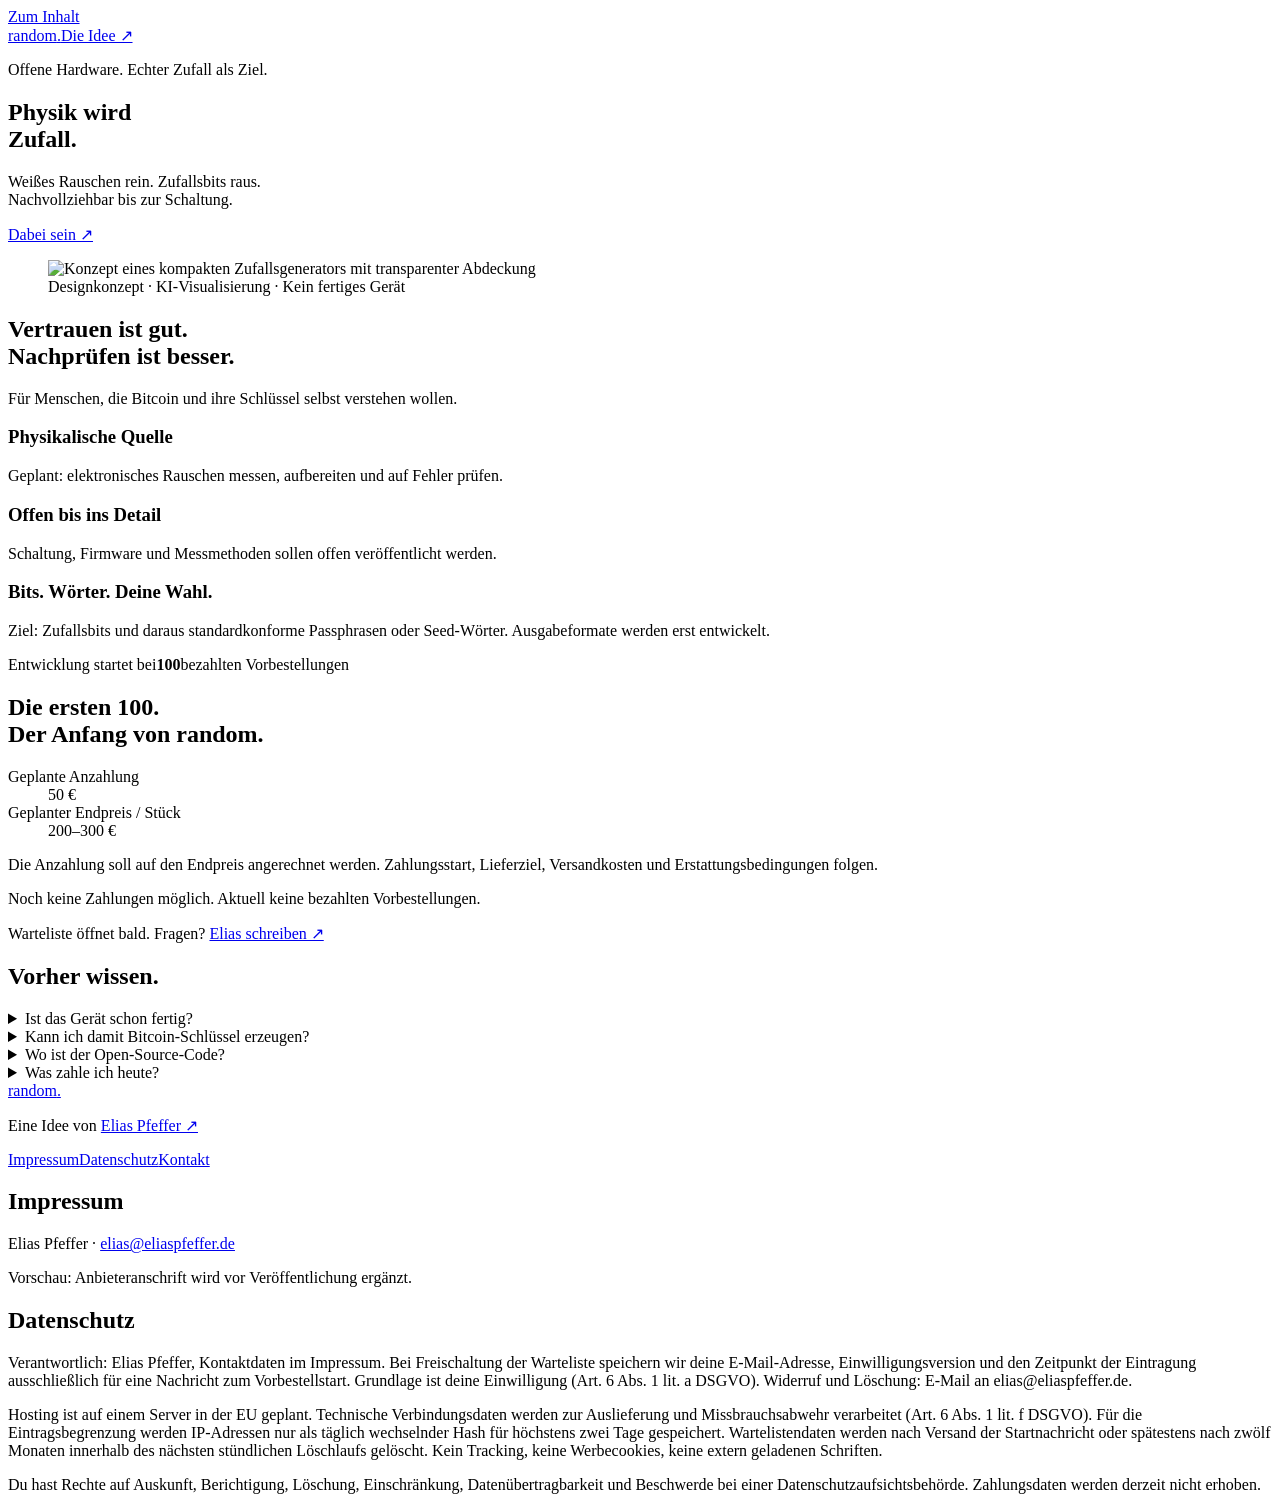
==== public/index.html @ ef643f22 "Build minimal random hardware concept page and private waitlist" ====
<!doctype html>
<html lang="de">
<head>
  <meta charset="utf-8">
  <meta name="viewport" content="width=device-width, initial-scale=1">
  <title>random. | Physik wird Zufall.</title>
  <meta name="description" content="Ein geplanter Open-Source-Zufallsgenerator aus physikalischem Rauschen. 50 € geplante Anzahlung, 200–300 € geplanter Endpreis. Entwicklung ab 100 Vorbestellungen.">
  <meta name="theme-color" content="#f4f5f1">
  <link rel="icon" href="/favicon.svg" type="image/svg+xml">
  <link rel="stylesheet" href="/style.css">
  <script src="/app.js" defer></script>
</head>
<body>
<a class="skip" href="#main">Zum Inhalt</a>
<header class="wrap"><a class="wordmark" href="/" aria-label="random Startseite">random<span>.</span></a><a href="#idee">Die Idee ↗</a></header>
<main id="main">
  <section class="hero wrap" aria-labelledby="title">
    <div class="intro">
      <p class="eyebrow">Offene Hardware. Echter Zufall als Ziel.</p>
      <h1 id="title">Physik wird<br>Zufall<span>.</span></h1>
      <p class="lead">Weißes Rauschen rein. Zufallsbits raus.<br>Nachvollziehbar bis zur Schaltung.</p>
      <a class="button" href="#start">Dabei sein ↗</a>
    </div>
    <figure><img src="/concept.jpg" width="1024" height="1024" fetchpriority="high" alt="Konzept eines kompakten Zufallsgenerators mit transparenter Abdeckung"><figcaption>Designkonzept · KI-Visualisierung · Kein fertiges Gerät</figcaption></figure>
  </section>
  <section class="plan wrap" id="idee" aria-labelledby="idea-title">
    <div><h2 id="idea-title">Vertrauen ist gut.<br>Nachprüfen ist besser.</h2><p>Für Menschen, die Bitcoin und ihre Schlüssel selbst verstehen wollen.</p></div>
    <div class="principles">
      <article><h3>Physikalische Quelle</h3><p>Geplant: elektronisches Rauschen messen, aufbereiten und auf Fehler prüfen.</p></article>
      <article><h3>Offen bis ins Detail</h3><p>Schaltung, Firmware und Messmethoden sollen offen veröffentlicht werden.</p></article>
      <article><h3>Bits. Wörter. Deine Wahl.</h3><p>Ziel: Zufallsbits und daraus standardkonforme Passphrasen oder Seed-Wörter. Ausgabeformate werden erst entwickelt.</p></article>
    </div>
  </section>
  <section class="launch wrap" id="start" aria-labelledby="start-title">
    <div class="numbers"><span>Entwicklung startet bei</span><strong>100</strong><span>bezahlten Vorbestellungen</span></div>
    <div class="reservation">
      <h2 id="start-title">Die ersten 100.<br>Der Anfang von random.</h2>
      <dl><div><dt>Geplante Anzahlung</dt><dd>50 €</dd></div><div><dt>Geplanter Endpreis / Stück</dt><dd>200–300 €</dd></div></dl>
      <p>Die Anzahlung soll auf den Endpreis angerechnet werden. Zahlungsstart, Lieferziel, Versandkosten und Erstattungsbedingungen folgen.</p>
      <p class="status">Noch keine Zahlungen möglich. Aktuell keine bezahlten Vorbestellungen.</p>
      <form id="waitlist" hidden>
        <label for="email">Zum Vorbestellstart benachrichtigen</label>
        <div class="email-row"><input id="email" name="email" type="email" autocomplete="email" maxlength="254" placeholder="deine@email.de" required><button class="button" type="submit">Eintragen ↗</button></div>
        <div class="trap" aria-hidden="true"><label>Website<input name="website" tabindex="-1" autocomplete="off"></label></div>
        <label class="consent"><input name="consent" type="checkbox" required><span>Ich möchte einmalig über den Vorbestellstart informiert werden. <a href="#datenschutz">Datenschutz</a>. Jederzeit widerrufbar.</span></label>
      </form>
      <p id="form-status" role="status" aria-live="polite">Warteliste öffnet bald. Fragen? <a href="mailto:elias@eliaspfeffer.de">Elias schreiben ↗</a></p>
      <noscript>Für die Warteliste bitte JavaScript aktivieren oder Elias per E-Mail kontaktieren.</noscript>
    </div>
  </section>
  <section class="questions wrap" aria-labelledby="questions-title">
    <h2 id="questions-title">Vorher wissen.</h2>
    <details><summary>Ist das Gerät schon fertig?</summary><p>Nein. random. ist ein Produktkonzept von Elias Pfeffer, Ingenieur für Mechatronik mit Elektronik-Hintergrund. Die Entwicklung soll bei 100 bezahlten Vorbestellungen beginnen. Ein Liefertermin steht noch nicht fest.</p></details>
    <details><summary>Kann ich damit Bitcoin-Schlüssel erzeugen?</summary><p>Das ist ein Entwicklungsziel, keine geprüfte Funktion. Weißes Rauschen allein belegt keine sichere Entropie. Entropiequelle, Aufbereitung und Fehlererkennung müssen vermessen und unabhängig geprüft werden. Vorher nicht für echte Wallets oder andere Geheimnisse verwenden. Diese Website erzeugt keine Schlüssel.</p></details>
    <details><summary>Wo ist der Open-Source-Code?</summary><p>Hardware und Firmware existieren noch nicht. Schaltpläne, Quellcode und Prüfmethoden sollen im Zuge der Entwicklung veröffentlicht werden. Ein öffentliches Repository und die Lizenz folgen.</p></details>
    <details><summary>Was zahle ich heute?</summary><p>Nichts. Der Zahlungsstart folgt erst mit vollständigen Vorbestellbedingungen. Ein kostenloser Wartelisteneintrag ist keine Bestellung und zählt nicht zum Ziel von 100 bezahlten Vorbestellungen.</p></details>
  </section>
</main>
<footer class="wrap"><div><a class="wordmark" href="/">random<span>.</span></a><p>Eine Idee von <a href="https://eliaspfeffer.de/">Elias Pfeffer ↗</a></p></div><nav aria-label="Rechtliches"><a href="#impressum">Impressum</a><a href="#datenschutz">Datenschutz</a><a href="mailto:elias@eliaspfeffer.de">Kontakt</a></nav></footer>
<section class="legal wrap" id="impressum"><h2>Impressum</h2><p>Elias Pfeffer · <a href="mailto:elias@eliaspfeffer.de">elias@eliaspfeffer.de</a></p><p id="business-address">Vorschau: Anbieteranschrift wird vor Veröffentlichung ergänzt.</p></section>
<section class="legal wrap" id="datenschutz"><h2>Datenschutz</h2><p>Verantwortlich: Elias Pfeffer, Kontaktdaten im Impressum. Bei Freischaltung der Warteliste speichern wir deine E-Mail-Adresse, Einwilligungsversion und den Zeitpunkt der Eintragung ausschließlich für eine Nachricht zum Vorbestellstart. Grundlage ist deine Einwilligung (Art. 6 Abs. 1 lit. a DSGVO). Widerruf und Löschung: E-Mail an elias@eliaspfeffer.de.</p><p>Hosting ist auf einem Server in der EU geplant. Technische Verbindungsdaten werden zur Auslieferung und Missbrauchsabwehr verarbeitet (Art. 6 Abs. 1 lit. f DSGVO). Für die Eintragsbegrenzung werden IP-Adressen nur als täglich wechselnder Hash für höchstens zwei Tage gespeichert. Wartelistendaten werden nach Versand der Startnachricht oder spätestens nach zwölf Monaten innerhalb des nächsten stündlichen Löschlaufs gelöscht. Kein Tracking, keine Werbecookies, keine extern geladenen Schriften.</p><p>Du hast Rechte auf Auskunft, Berichtigung, Löschung, Einschränkung, Datenübertragbarkeit und Beschwerde bei einer Datenschutzaufsichtsbehörde. Zahlungsdaten werden derzeit nicht erhoben.</p></section>
</body>
</html>
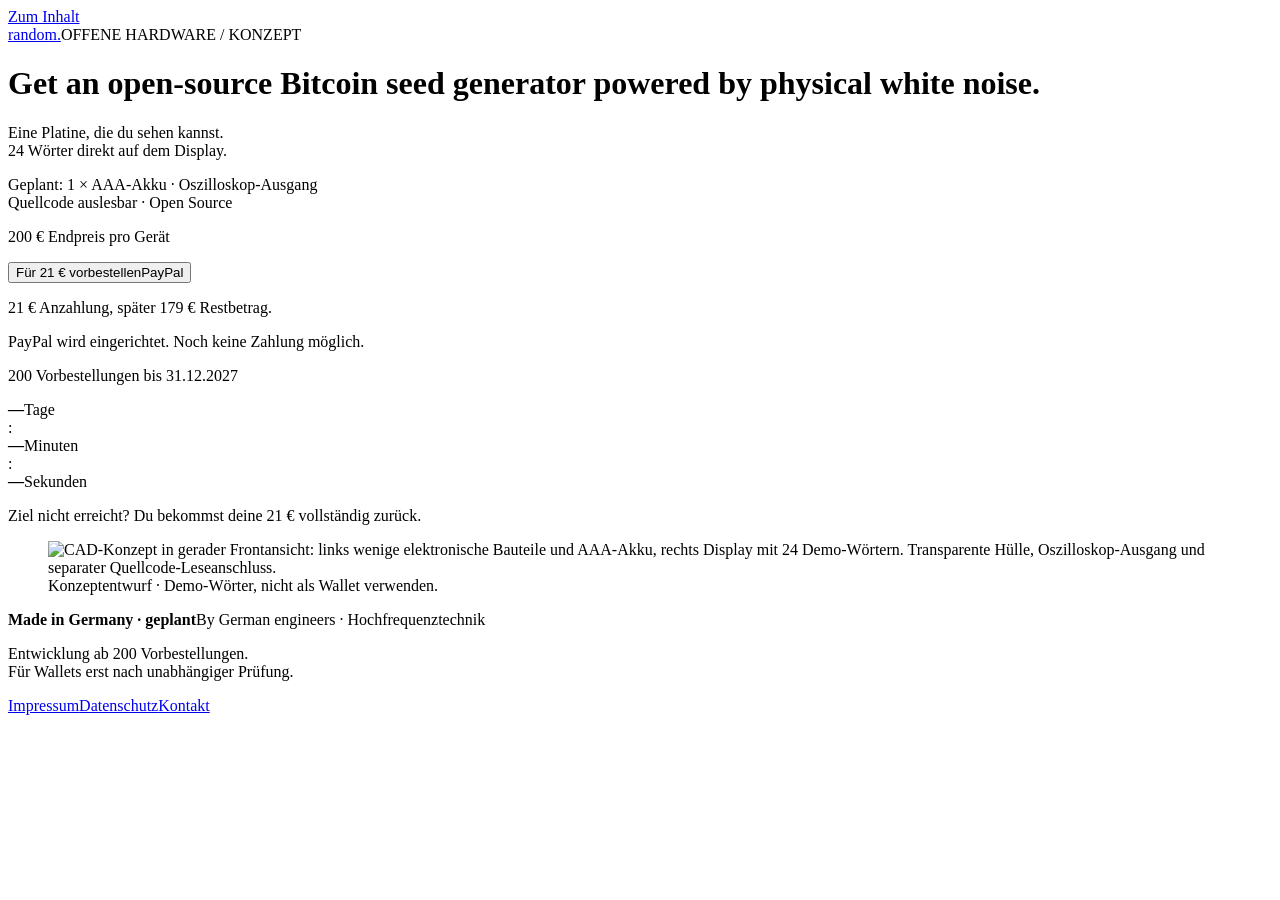
==== commit 1cb9d02c: "Update transparent hardware concept and verify preorder launch boundaries" ====
--- a/public/index.html
+++ b/public/index.html
@@ -1,63 +1,33 @@
 <!doctype html>
 <html lang="de">
 <head>
-  <meta charset="utf-8">
-  <meta name="viewport" content="width=device-width, initial-scale=1">
-  <title>random. | Physik wird Zufall.</title>
-  <meta name="description" content="Ein geplanter Open-Source-Zufallsgenerator aus physikalischem Rauschen. 50 € geplante Anzahlung, 200–300 € geplanter Endpreis. Entwicklung ab 100 Vorbestellungen.">
-  <meta name="theme-color" content="#f4f5f1">
-  <link rel="icon" href="/favicon.svg" type="image/svg+xml">
-  <link rel="stylesheet" href="/style.css">
-  <script src="/app.js" defer></script>
+<meta charset="utf-8"><meta name="viewport" content="width=device-width, initial-scale=1">
+<title>random. · Zufall aus weißem Rauschen</title>
+<meta name="description" content="Offene Hardware im Entwurf: weißes Rauschen, sichtbare Platine, 24 Wörter. 200 € Endpreis, 21 € Anzahlung. Ziel: 200 Vorbestellungen bis 31.12.2027.">
+<meta name="theme-color" content="#0b2238">
+<link rel="icon" href="/favicon.svg" type="image/svg+xml"><link rel="stylesheet" href="/style.css">
+<script type="module" src="/app.js"></script>
 </head>
 <body>
 <a class="skip" href="#main">Zum Inhalt</a>
-<header class="wrap"><a class="wordmark" href="/" aria-label="random Startseite">random<span>.</span></a><a href="#idee">Die Idee ↗</a></header>
+<div class="sheet">
+<header><a class="wordmark" href="/" aria-label="random Startseite">random.</a><span class="drawing-label">OFFENE HARDWARE / KONZEPT</span></header>
 <main id="main">
-  <section class="hero wrap" aria-labelledby="title">
-    <div class="intro">
-      <p class="eyebrow">Offene Hardware. Echter Zufall als Ziel.</p>
-      <h1 id="title">Physik wird<br>Zufall<span>.</span></h1>
-      <p class="lead">Weißes Rauschen rein. Zufallsbits raus.<br>Nachvollziehbar bis zur Schaltung.</p>
-      <a class="button" href="#start">Dabei sein ↗</a>
-    </div>
-    <figure><img src="/concept.jpg" width="1024" height="1024" fetchpriority="high" alt="Konzept eines kompakten Zufallsgenerators mit transparenter Abdeckung"><figcaption>Designkonzept · KI-Visualisierung · Kein fertiges Gerät</figcaption></figure>
-  </section>
-  <section class="plan wrap" id="idee" aria-labelledby="idea-title">
-    <div><h2 id="idea-title">Vertrauen ist gut.<br>Nachprüfen ist besser.</h2><p>Für Menschen, die Bitcoin und ihre Schlüssel selbst verstehen wollen.</p></div>
-    <div class="principles">
-      <article><h3>Physikalische Quelle</h3><p>Geplant: elektronisches Rauschen messen, aufbereiten und auf Fehler prüfen.</p></article>
-      <article><h3>Offen bis ins Detail</h3><p>Schaltung, Firmware und Messmethoden sollen offen veröffentlicht werden.</p></article>
-      <article><h3>Bits. Wörter. Deine Wahl.</h3><p>Ziel: Zufallsbits und daraus standardkonforme Passphrasen oder Seed-Wörter. Ausgabeformate werden erst entwickelt.</p></article>
-    </div>
-  </section>
-  <section class="launch wrap" id="start" aria-labelledby="start-title">
-    <div class="numbers"><span>Entwicklung startet bei</span><strong>100</strong><span>bezahlten Vorbestellungen</span></div>
-    <div class="reservation">
-      <h2 id="start-title">Die ersten 100.<br>Der Anfang von random.</h2>
-      <dl><div><dt>Geplante Anzahlung</dt><dd>50 €</dd></div><div><dt>Geplanter Endpreis / Stück</dt><dd>200–300 €</dd></div></dl>
-      <p>Die Anzahlung soll auf den Endpreis angerechnet werden. Zahlungsstart, Lieferziel, Versandkosten und Erstattungsbedingungen folgen.</p>
-      <p class="status">Noch keine Zahlungen möglich. Aktuell keine bezahlten Vorbestellungen.</p>
-      <form id="waitlist" hidden>
-        <label for="email">Zum Vorbestellstart benachrichtigen</label>
-        <div class="email-row"><input id="email" name="email" type="email" autocomplete="email" maxlength="254" placeholder="deine@email.de" required><button class="button" type="submit">Eintragen ↗</button></div>
-        <div class="trap" aria-hidden="true"><label>Website<input name="website" tabindex="-1" autocomplete="off"></label></div>
-        <label class="consent"><input name="consent" type="checkbox" required><span>Ich möchte einmalig über den Vorbestellstart informiert werden. <a href="#datenschutz">Datenschutz</a>. Jederzeit widerrufbar.</span></label>
-      </form>
-      <p id="form-status" role="status" aria-live="polite">Warteliste öffnet bald. Fragen? <a href="mailto:elias@eliaspfeffer.de">Elias schreiben ↗</a></p>
-      <noscript>Für die Warteliste bitte JavaScript aktivieren oder Elias per E-Mail kontaktieren.</noscript>
-    </div>
-  </section>
-  <section class="questions wrap" aria-labelledby="questions-title">
-    <h2 id="questions-title">Vorher wissen.</h2>
-    <details><summary>Ist das Gerät schon fertig?</summary><p>Nein. random. ist ein Produktkonzept von Elias Pfeffer, Ingenieur für Mechatronik mit Elektronik-Hintergrund. Die Entwicklung soll bei 100 bezahlten Vorbestellungen beginnen. Ein Liefertermin steht noch nicht fest.</p></details>
-    <details><summary>Kann ich damit Bitcoin-Schlüssel erzeugen?</summary><p>Das ist ein Entwicklungsziel, keine geprüfte Funktion. Weißes Rauschen allein belegt keine sichere Entropie. Entropiequelle, Aufbereitung und Fehlererkennung müssen vermessen und unabhängig geprüft werden. Vorher nicht für echte Wallets oder andere Geheimnisse verwenden. Diese Website erzeugt keine Schlüssel.</p></details>
-    <details><summary>Wo ist der Open-Source-Code?</summary><p>Hardware und Firmware existieren noch nicht. Schaltpläne, Quellcode und Prüfmethoden sollen im Zuge der Entwicklung veröffentlicht werden. Ein öffentliches Repository und die Lizenz folgen.</p></details>
-    <details><summary>Was zahle ich heute?</summary><p>Nichts. Der Zahlungsstart folgt erst mit vollständigen Vorbestellbedingungen. Ein kostenloser Wartelisteneintrag ist keine Bestellung und zählt nicht zum Ziel von 100 bezahlten Vorbestellungen.</p></details>
-  </section>
+<div class="copy">
+<h1 lang="en">Get an open-source Bitcoin seed generator powered by physical white noise.</h1>
+<p class="lead">Eine Platine, die du sehen kannst.<br>24 Wörter direkt auf dem Display.</p>
+<p class="specs">Geplant: 1 × AAA-Akku · Oszilloskop-Ausgang<br>Quellcode auslesbar · Open Source</p>
+<div class="purchase"><p class="price">200 € <span>Endpreis pro Gerät</span></p>
+<button id="preorder" type="button"><span>Für 21 € vorbestellen</span><span class="paypal" aria-label="mit PayPal">PayPal</span></button>
+<p class="deposit">21 € Anzahlung, später 179 € Restbetrag.</p>
+<p id="checkout-status" role="status">PayPal wird eingerichtet. Noch keine Zahlung möglich.</p></div>
+<div class="campaign"><p class="target">200 Vorbestellungen bis 31.12.2027</p>
+<div class="countdown" role="timer" aria-label="Verbleibende Zeit bis Ende 31. Dezember 2027, Berliner Zeit"><div><strong id="days">—</strong><span>Tage</span></div><span class="colon" aria-hidden="true">:</span><div><strong id="minutes">—</strong><span>Minuten</span></div><span class="colon" aria-hidden="true">:</span><div><strong id="seconds">—</strong><span>Sekunden</span></div></div>
+<p class="refund">Ziel nicht erreicht? Du bekommst deine 21 € vollständig zurück.</p>
+</div>
+</div>
+<figure><img src="/blueprint.png?v=front-2" width="1536" height="1024" fetchpriority="high" alt="CAD-Konzept in gerader Frontansicht: links wenige elektronische Bauteile und AAA-Akku, rechts Display mit 24 Demo-Wörtern. Transparente Hülle, Oszilloskop-Ausgang und separater Quellcode-Leseanschluss."><figcaption>Konzeptentwurf · Demo-Wörter, nicht als Wallet verwenden.</figcaption></figure>
 </main>
-<footer class="wrap"><div><a class="wordmark" href="/">random<span>.</span></a><p>Eine Idee von <a href="https://eliaspfeffer.de/">Elias Pfeffer ↗</a></p></div><nav aria-label="Rechtliches"><a href="#impressum">Impressum</a><a href="#datenschutz">Datenschutz</a><a href="mailto:elias@eliaspfeffer.de">Kontakt</a></nav></footer>
-<section class="legal wrap" id="impressum"><h2>Impressum</h2><p>Elias Pfeffer · <a href="mailto:elias@eliaspfeffer.de">elias@eliaspfeffer.de</a></p><p id="business-address">Vorschau: Anbieteranschrift wird vor Veröffentlichung ergänzt.</p></section>
-<section class="legal wrap" id="datenschutz"><h2>Datenschutz</h2><p>Verantwortlich: Elias Pfeffer, Kontaktdaten im Impressum. Bei Freischaltung der Warteliste speichern wir deine E-Mail-Adresse, Einwilligungsversion und den Zeitpunkt der Eintragung ausschließlich für eine Nachricht zum Vorbestellstart. Grundlage ist deine Einwilligung (Art. 6 Abs. 1 lit. a DSGVO). Widerruf und Löschung: E-Mail an elias@eliaspfeffer.de.</p><p>Hosting ist auf einem Server in der EU geplant. Technische Verbindungsdaten werden zur Auslieferung und Missbrauchsabwehr verarbeitet (Art. 6 Abs. 1 lit. f DSGVO). Für die Eintragsbegrenzung werden IP-Adressen nur als täglich wechselnder Hash für höchstens zwei Tage gespeichert. Wartelistendaten werden nach Versand der Startnachricht oder spätestens nach zwölf Monaten innerhalb des nächsten stündlichen Löschlaufs gelöscht. Kein Tracking, keine Werbecookies, keine extern geladenen Schriften.</p><p>Du hast Rechte auf Auskunft, Berichtigung, Löschung, Einschränkung, Datenübertragbarkeit und Beschwerde bei einer Datenschutzaufsichtsbehörde. Zahlungsdaten werden derzeit nicht erhoben.</p></section>
-</body>
-</html>
+<footer><div class="origin"><span class="flag" aria-hidden="true"><i></i><i></i><i></i></span><div><strong>Made in Germany <span>· geplant</span></strong><span>By German engineers · Hochfrequenztechnik</span></div></div><p class="validation">Entwicklung ab 200 Vorbestellungen. <br>Für Wallets erst nach unabhängiger Prüfung.</p><nav aria-label="Rechtliches"><a href="/legal#impressum">Impressum</a><a href="/legal#datenschutz">Datenschutz</a><a href="mailto:elias@eliaspfeffer.de">Kontakt</a></nav></footer>
+</div>
+</body></html>
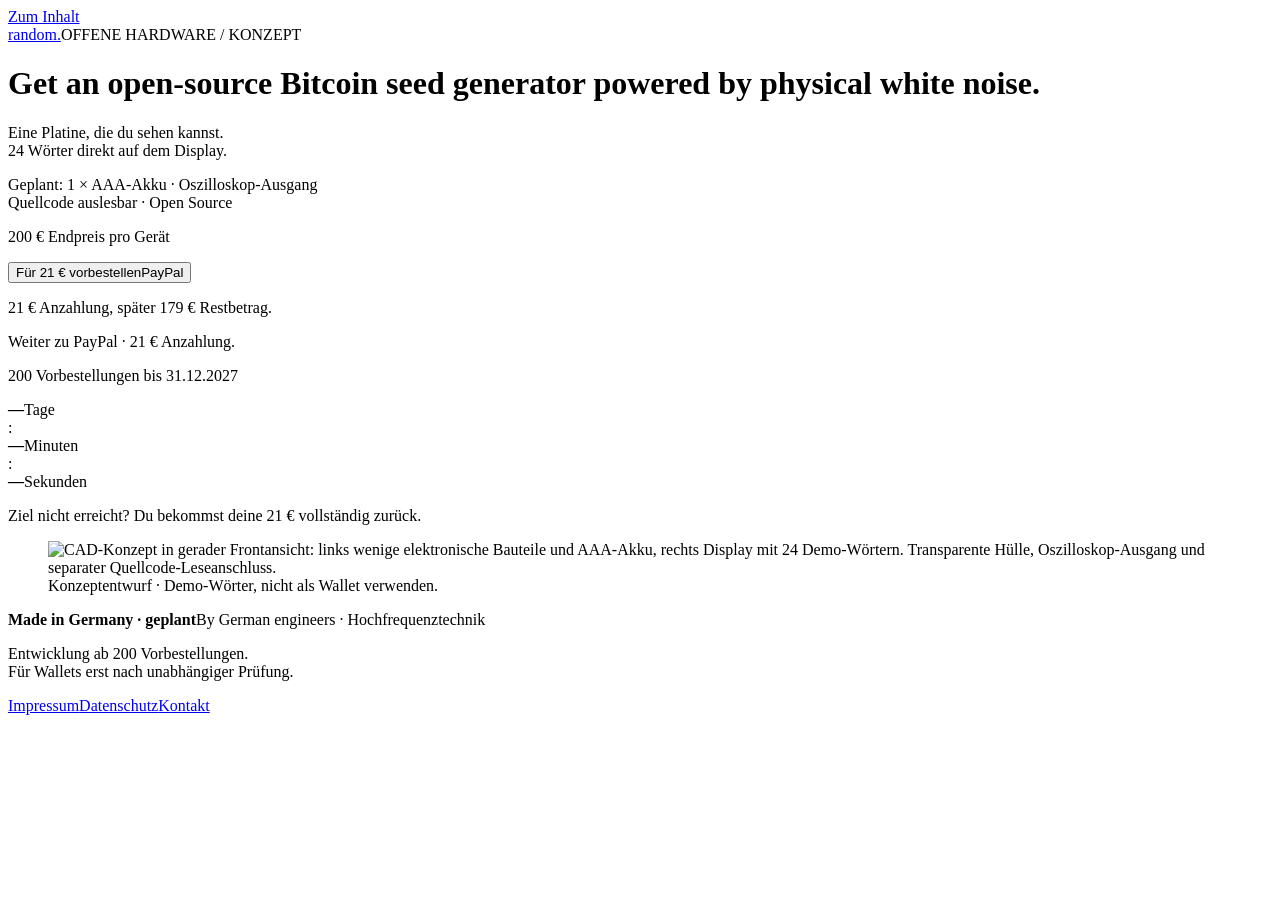
==== commit 3c1cfbcc: "Connect verified 21 EUR PayPal checkout and test campaign expiry" ====
--- a/public/index.html
+++ b/public/index.html
@@ -20,7 +20,7 @@
 <div class="purchase"><p class="price">200 € <span>Endpreis pro Gerät</span></p>
 <button id="preorder" type="button"><span>Für 21 € vorbestellen</span><span class="paypal" aria-label="mit PayPal">PayPal</span></button>
 <p class="deposit">21 € Anzahlung, später 179 € Restbetrag.</p>
-<p id="checkout-status" role="status">PayPal wird eingerichtet. Noch keine Zahlung möglich.</p></div>
+<p id="checkout-status" role="status">Weiter zu PayPal · 21 € Anzahlung.</p></div>
 <div class="campaign"><p class="target">200 Vorbestellungen bis 31.12.2027</p>
 <div class="countdown" role="timer" aria-label="Verbleibende Zeit bis Ende 31. Dezember 2027, Berliner Zeit"><div><strong id="days">—</strong><span>Tage</span></div><span class="colon" aria-hidden="true">:</span><div><strong id="minutes">—</strong><span>Minuten</span></div><span class="colon" aria-hidden="true">:</span><div><strong id="seconds">—</strong><span>Sekunden</span></div></div>
 <p class="refund">Ziel nicht erreicht? Du bekommst deine 21 € vollständig zurück.</p>
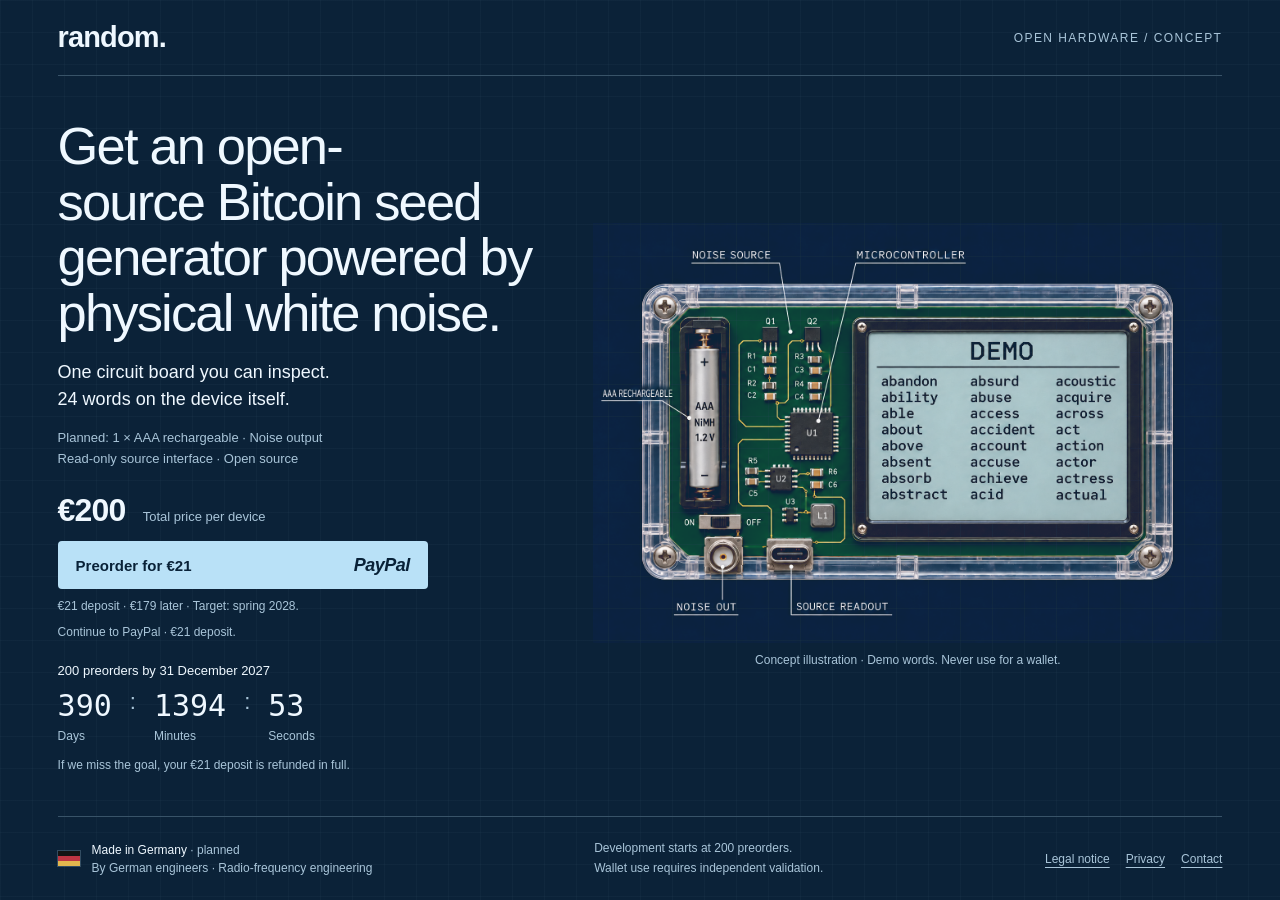
==== commit f6b70386: "Translate site to English and prepare custom-domain Pages deployment" ====
--- a/public/index.html
+++ b/public/index.html
@@ -1,33 +1,33 @@
 <!doctype html>
-<html lang="de">
+<html lang="en">
 <head>
 <meta charset="utf-8"><meta name="viewport" content="width=device-width, initial-scale=1">
-<title>random. · Zufall aus weißem Rauschen</title>
-<meta name="description" content="Offene Hardware im Entwurf: weißes Rauschen, sichtbare Platine, 24 Wörter. 200 € Endpreis, 21 € Anzahlung. Ziel: 200 Vorbestellungen bis 31.12.2027.">
+<title>random. · Physical white noise, open hardware</title>
+<meta name="description" content="An open hardware concept: physical white noise, one visible circuit board, 24 seed words. €200 total, €21 deposit. Goal: 200 preorders by 31 December 2027.">
 <meta name="theme-color" content="#0b2238">
-<link rel="icon" href="/favicon.svg" type="image/svg+xml"><link rel="stylesheet" href="/style.css">
-<script type="module" src="/app.js"></script>
+<link rel="icon" href="./favicon.svg" type="image/svg+xml"><link rel="stylesheet" href="./style.css">
+<script type="module" src="./app.js"></script>
 </head>
 <body>
-<a class="skip" href="#main">Zum Inhalt</a>
+<a class="skip" href="#main">Skip to content</a>
 <div class="sheet">
-<header><a class="wordmark" href="/" aria-label="random Startseite">random.</a><span class="drawing-label">OFFENE HARDWARE / KONZEPT</span></header>
+<header><a class="wordmark" href="./" aria-label="random home">random.</a><span class="drawing-label">OPEN HARDWARE / CONCEPT</span></header>
 <main id="main">
 <div class="copy">
 <h1 lang="en">Get an open-source Bitcoin seed generator powered by physical white noise.</h1>
-<p class="lead">Eine Platine, die du sehen kannst.<br>24 Wörter direkt auf dem Display.</p>
-<p class="specs">Geplant: 1 × AAA-Akku · Oszilloskop-Ausgang<br>Quellcode auslesbar · Open Source</p>
-<div class="purchase"><p class="price">200 € <span>Endpreis pro Gerät</span></p>
-<button id="preorder" type="button"><span>Für 21 € vorbestellen</span><span class="paypal" aria-label="mit PayPal">PayPal</span></button>
-<p class="deposit">21 € Anzahlung, später 179 € Restbetrag.</p>
-<p id="checkout-status" role="status">Weiter zu PayPal · 21 € Anzahlung.</p></div>
-<div class="campaign"><p class="target">200 Vorbestellungen bis 31.12.2027</p>
-<div class="countdown" role="timer" aria-label="Verbleibende Zeit bis Ende 31. Dezember 2027, Berliner Zeit"><div><strong id="days">—</strong><span>Tage</span></div><span class="colon" aria-hidden="true">:</span><div><strong id="minutes">—</strong><span>Minuten</span></div><span class="colon" aria-hidden="true">:</span><div><strong id="seconds">—</strong><span>Sekunden</span></div></div>
-<p class="refund">Ziel nicht erreicht? Du bekommst deine 21 € vollständig zurück.</p>
+<p class="lead">One circuit board you can inspect.<br>24 words on the device itself.</p>
+<p class="specs">Planned: 1 × AAA rechargeable · Noise output<br>Read-only source interface · Open source</p>
+<div class="purchase"><p class="price">€200 <span>Total price per device</span></p>
+<button id="preorder" type="button"><span>Preorder for €21</span><span class="paypal" aria-label="with PayPal">PayPal</span></button>
+<p class="deposit">€21 deposit · €179 later · Target: spring 2028.</p>
+<p id="checkout-status" role="status">Continue to PayPal · €21 deposit.</p></div>
+<div class="campaign"><p class="target">200 preorders by 31 December 2027</p>
+<div class="countdown" role="timer" aria-label="Time remaining until the end of 31 December 2027, Berlin time"><div><strong id="days">—</strong><span>Days</span></div><span class="colon" aria-hidden="true">:</span><div><strong id="minutes">—</strong><span>Minutes</span></div><span class="colon" aria-hidden="true">:</span><div><strong id="seconds">—</strong><span>Seconds</span></div></div>
+<p class="refund">If we miss the goal, your €21 deposit is refunded in full.</p>
 </div>
 </div>
-<figure><img src="/blueprint.png?v=front-2" width="1536" height="1024" fetchpriority="high" alt="CAD-Konzept in gerader Frontansicht: links wenige elektronische Bauteile und AAA-Akku, rechts Display mit 24 Demo-Wörtern. Transparente Hülle, Oszilloskop-Ausgang und separater Quellcode-Leseanschluss."><figcaption>Konzeptentwurf · Demo-Wörter, nicht als Wallet verwenden.</figcaption></figure>
+<figure><img src="./blueprint.png?v=en-3" width="1536" height="1024" fetchpriority="high" alt="Front-view concept: a few electronic components and an AAA rechargeable cell on the left, a 24-word demo display on the right. Clear enclosure, oscilloscope output and separate read-only source interface."><figcaption>Concept illustration · Demo words. Never use for a wallet.</figcaption></figure>
 </main>
-<footer><div class="origin"><span class="flag" aria-hidden="true"><i></i><i></i><i></i></span><div><strong>Made in Germany <span>· geplant</span></strong><span>By German engineers · Hochfrequenztechnik</span></div></div><p class="validation">Entwicklung ab 200 Vorbestellungen. <br>Für Wallets erst nach unabhängiger Prüfung.</p><nav aria-label="Rechtliches"><a href="/legal#impressum">Impressum</a><a href="/legal#datenschutz">Datenschutz</a><a href="mailto:elias@eliaspfeffer.de">Kontakt</a></nav></footer>
+<footer><div class="origin"><span class="flag" aria-hidden="true"><i></i><i></i><i></i></span><div><strong>Made in Germany <span>· planned</span></strong><span>By German engineers · Radio-frequency engineering</span></div></div><p class="validation">Development starts at 200 preorders.<br>Wallet use requires independent validation.</p><nav aria-label="Legal"><a href="./legal.html#legal-notice">Legal notice</a><a href="./legal.html#privacy">Privacy</a><a href="mailto:elias@eliaspfeffer.de">Contact</a></nav></footer>
 </div>
 </body></html>
--- a/public/style.css
+++ b/public/style.css
@@ -0,0 +1,7 @@
+:root{color-scheme:dark;--paper:#0b2238;--ink:#eff8ff;--muted:#a9c5d9;--line:#385368;--accent:#b9e1f7;font-family:-apple-system,BlinkMacSystemFont,"Segoe UI",sans-serif;color:var(--ink);background:var(--paper);font-synthesis:none}*{box-sizing:border-box}body{margin:0}a{color:inherit;text-underline-offset:4px}a:hover{color:var(--accent)}button,a{-webkit-tap-highlight-color:transparent}button{font:inherit}::selection{background:var(--accent);color:var(--paper)}:focus-visible{outline:2px solid var(--accent);outline-offset:5px}.sheet{min-height:100svh;max-width:1680px;margin:auto;padding:0 4.5vw;display:flex;flex-direction:column;background-image:linear-gradient(#8fb9d109 1px,transparent 1px),linear-gradient(90deg,#8fb9d109 1px,transparent 1px);background-size:32px 32px}header{display:flex;justify-content:space-between;align-items:center;min-height:76px;border-bottom:1px solid var(--line)}.wordmark{font-size:29px;font-weight:650;letter-spacing:-.03em;text-decoration:none}.drawing-label{font-size:12px;letter-spacing:.12em;color:var(--muted)}main{flex:1;display:grid;grid-template-columns:1fr 1.22fr;align-items:center;gap:20px;padding:26px 0}.copy{max-width:550px}h1{font-size:clamp(38px,4.1vw,64px);line-height:1.06;letter-spacing:-.035em;font-weight:530;margin:0 0 18px;text-wrap:balance}.lead{font-size:18px;line-height:1.5;margin:0 0 14px}.specs{font-size:13px;line-height:1.65;color:var(--muted);margin:0 0 23px}.price{font-size:32px;font-weight:550;letter-spacing:-.025em;margin:0 0 12px}.price span{font-size:13px;font-weight:400;letter-spacing:0;margin-left:9px;color:var(--muted)}#preorder{display:flex;gap:26px;align-items:center;justify-content:space-between;width:min(100%,370px);background:var(--accent);color:#092238;border:0;border-radius:4px;min-height:48px;padding:12px 18px;font-size:15px;font-weight:600;cursor:pointer;transition:background .15s}#preorder:hover{background:#def2ff}#preorder:active{transform:scale(.985)}#preorder:disabled{opacity:.65;cursor:default}.paypal{font-style:italic;font-size:18px;letter-spacing:-.03em}.deposit,#checkout-status{font-size:12px;color:var(--muted);line-height:1.5;margin:8px 0 0}#checkout-status{min-height:17px}.campaign{margin-top:22px}.target{font-size:13px;margin:0 0 11px}.countdown{display:flex;align-items:flex-start;gap:18px}.countdown div{display:flex;flex-direction:column}.countdown strong{font-family:ui-monospace,SFMono-Regular,Consolas,monospace;font-size:30px;font-weight:400;font-variant-numeric:tabular-nums;line-height:1.15;min-width:2ch}.countdown span:not(.colon){font-size:12px;color:var(--muted);margin-top:5px}.colon{font-size:22px;color:var(--muted)}.refund{font-size:12px;line-height:1.5;max-width:340px;margin:13px 0 0;color:var(--muted)}figure{margin:0;min-width:0}figure img{display:block;width:100%;height:auto;object-fit:contain;max-height:66svh;mix-blend-mode:lighten}figcaption{text-align:center;font-size:12px;color:var(--muted);line-height:1.5;margin-top:8px}footer{min-height:84px;border-top:1px solid var(--line);display:flex;align-items:center;justify-content:space-between;gap:20px;font-size:12px;color:var(--muted)}.origin{display:flex;gap:12px;align-items:center}.origin div{display:flex;flex-direction:column;gap:4px}.origin strong{font-size:12px;color:var(--ink);font-weight:500}.origin strong span{font-size:12px;color:var(--muted)}.flag{width:22px;display:flex;flex-direction:column;outline:1px solid #a9c5d940}.flag i{height:5px;background:#141414}.flag i:nth-child(2){background:#be3543}.flag i:last-child{background:#e2b74e}.validation{line-height:1.6;margin:0}nav{display:flex;gap:16px}nav a{padding:12px 0}.skip{position:fixed;top:-100px;left:12px;background:var(--ink);color:var(--paper);padding:12px;z-index:3}.skip:focus{top:12px}.legal-page{max-width:780px;margin:auto;padding:32px 24px;line-height:1.7}.legal{margin-top:40px}.legal h2{font-weight:500}.legal p{color:var(--muted)}#business-address{white-space:pre-line}@media(min-width:761px) and (max-height:760px){header{min-height:56px}main{padding:16px 0}h1{font-size:44px;margin-bottom:12px}.lead{font-size:16px;margin-bottom:10px}.specs{margin-bottom:13px}.campaign{margin-top:14px}footer{min-height:66px}}@media(max-width:760px){.sheet{padding:0 22px}header{min-height:48px}.wordmark{font-size:24px}.drawing-label{font-size:12px}main{grid-template-columns:1fr;gap:8px;padding:14px 0}.copy{display:contents}h1{font-size:34px;margin:0}.lead{font-size:14px;line-height:1.4;margin:0}.specs{font-size:12px;line-height:1.5;margin:0}figure{grid-row:4;margin:0;justify-self:center;width:100%;max-width:400px}figure img{height:clamp(110px,23svh,220px)}figcaption{font-size:12px;margin:2px 0 0}.purchase{grid-row:5}.price{font-size:24px;line-height:1.2;margin:0 0 7px}.price span{font-size:12px}#preorder{width:100%;min-height:44px;font-size:14px}.deposit,#checkout-status{font-size:12px;margin-top:4px;min-height:0}.campaign{grid-row:6;margin:0}.target{font-size:12px;margin-bottom:5px}.countdown{gap:12px}.countdown strong{font-size:23px}.countdown span:not(.colon){font-size:12px;margin-top:2px}.refund{font-size:12px;margin:7px 0 0;max-width:none}footer{flex-wrap:wrap;gap:8px;padding:12px 0;min-height:0}.origin strong{font-size:12px}.origin{gap:9px}.origin div>span{font-size:12px}.validation{font-size:12px}nav{gap:18px}nav a{padding:5px 0;font-size:12px}}@media(max-width:360px){.sheet{padding:0 16px}h1{font-size:30px}main{gap:7px;padding:10px 0}figure img{height:110px}footer{padding:8px 0}.validation br{display:none}.validation{max-width:260px}}@media(prefers-reduced-motion:reduce){*{transition:none!important}#preorder:active{transform:none}}
+@media(min-width:761px) and (max-height:640px){header{min-height:42px}.wordmark{font-size:24px}main{padding:12px 0}h1{font-size:36px;margin-bottom:10px}.lead{font-size:14px;line-height:1.4;margin-bottom:8px}.specs{font-size:12px;line-height:1.5;margin-bottom:10px}.price{font-size:26px;margin-bottom:8px}#preorder{min-height:44px;padding:10px 16px}.deposit,#checkout-status{font-size:12px;margin-top:5px}.campaign{margin-top:12px}.target{font-size:12px;margin-bottom:6px}.countdown strong{font-size:25px}.countdown span:not(.colon){margin-top:2px}.refund{font-size:12px;margin-top:8px;max-width:370px}footer{min-height:54px}}
+
+.skip:hover{color:var(--paper)}
+@media(max-width:760px){.drawing-label{font-size:12px;letter-spacing:.04em}.specs,.refund{font-size:12px}.validation{font-size:12px}.validation br{display:initial}.validation br:after{content:" "}.sheet{min-height:100svh}main{gap:6px}footer{gap:6px}.deposit,#checkout-status{line-height:1.3}figcaption{font-size:12px}}
+@media(max-width:360px){h1{font-size:25px;line-height:1.08}}
+@media(max-width:360px){figure img{height:98px}}
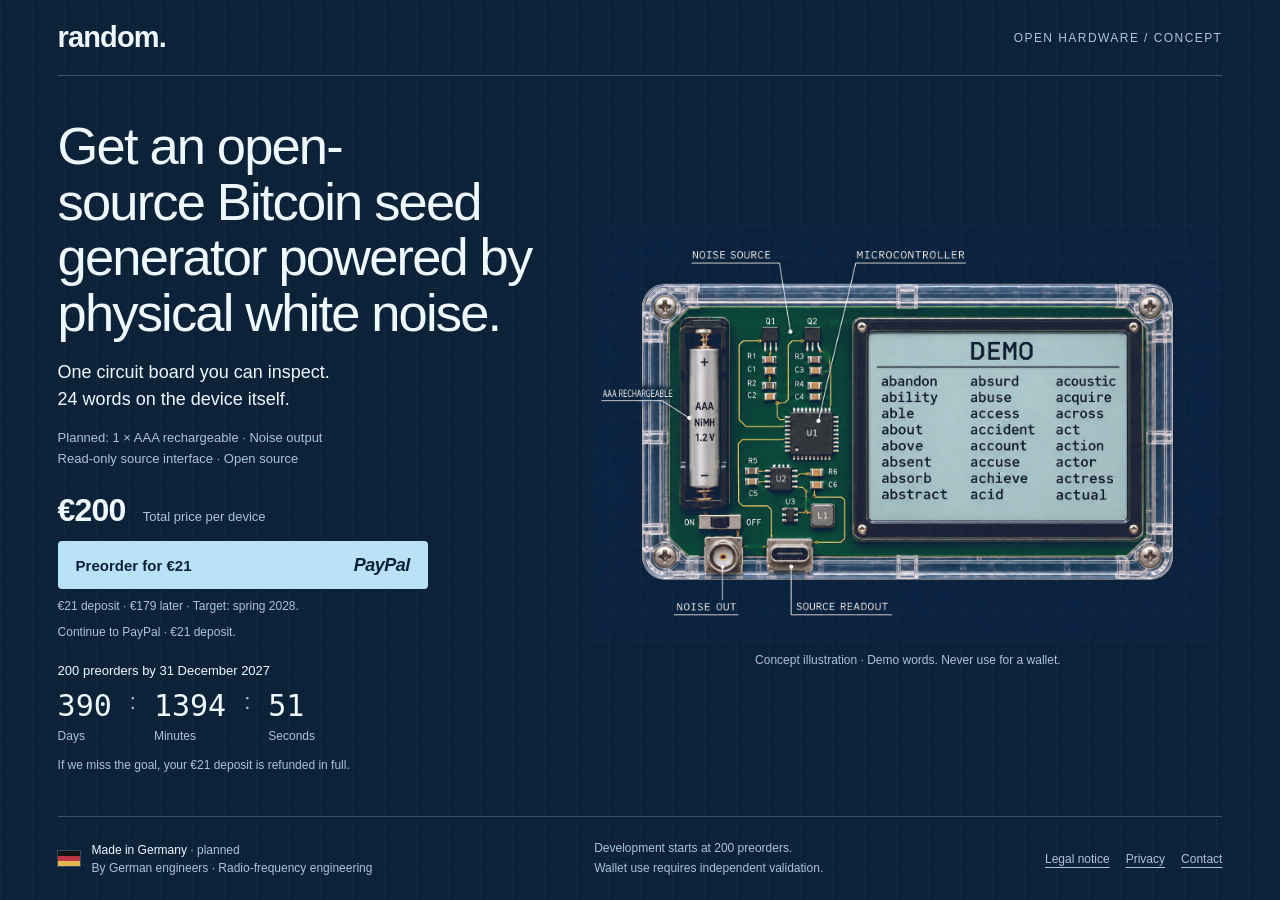
==== commit 21294b36: "Refresh cached English styles after mobile correction" ====
--- a/public/index.html
+++ b/public/index.html
@@ -5,8 +5,8 @@
 <title>random. · Physical white noise, open hardware</title>
 <meta name="description" content="An open hardware concept: physical white noise, one visible circuit board, 24 seed words. €200 total, €21 deposit. Goal: 200 preorders by 31 December 2027.">
 <meta name="theme-color" content="#0b2238">
-<link rel="icon" href="./favicon.svg" type="image/svg+xml"><link rel="stylesheet" href="./style.css">
-<script type="module" src="./app.js"></script>
+<link rel="icon" href="./favicon.svg" type="image/svg+xml"><link rel="stylesheet" href="./style.css?v=en4">
+<script type="module" src="./app.js?v=en4"></script>
 </head>
 <body>
 <a class="skip" href="#main">Skip to content</a>
--- a/public/style.css
+++ b/public/style.css
@@ -5,3 +5,4 @@
 @media(max-width:760px){.drawing-label{font-size:12px;letter-spacing:.04em}.specs,.refund{font-size:12px}.validation{font-size:12px}.validation br{display:initial}.validation br:after{content:" "}.sheet{min-height:100svh}main{gap:6px}footer{gap:6px}.deposit,#checkout-status{line-height:1.3}figcaption{font-size:12px}}
 @media(max-width:360px){h1{font-size:25px;line-height:1.08}}
 @media(max-width:360px){figure img{height:98px}}
+@media(max-width:360px){figure img{height:84px}}
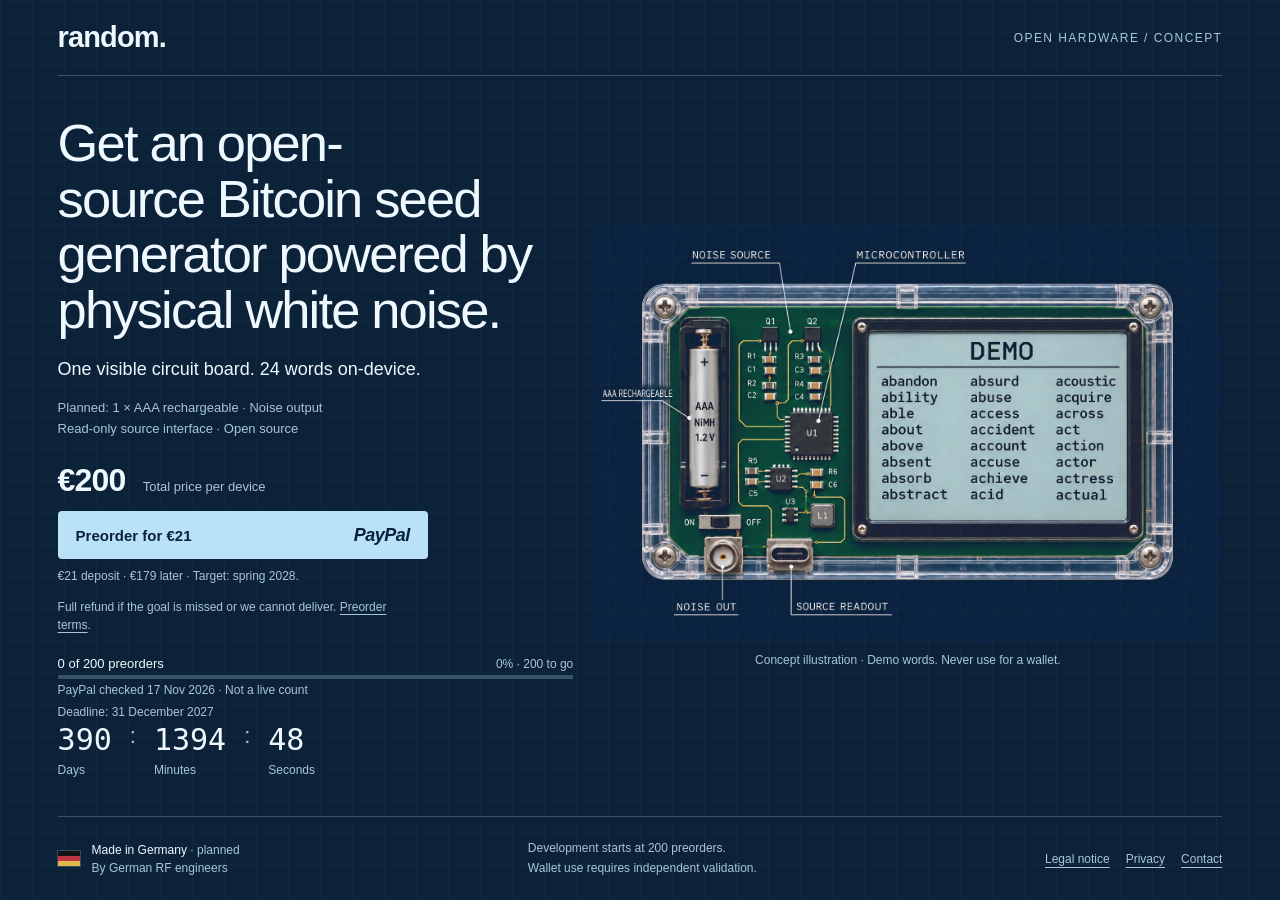
==== commit 52d4725f: "Show verified preorder progress and full refund terms" ====
--- a/public/index.html
+++ b/public/index.html
@@ -5,7 +5,7 @@
 <title>random. · Physical white noise, open hardware</title>
 <meta name="description" content="An open hardware concept: physical white noise, one visible circuit board, 24 seed words. €200 total, €21 deposit. Goal: 200 preorders by 31 December 2027.">
 <meta name="theme-color" content="#0b2238">
-<link rel="icon" href="./favicon.svg" type="image/svg+xml"><link rel="stylesheet" href="./style.css?v=en4">
+<link rel="icon" href="./favicon.svg" type="image/svg+xml"><link rel="stylesheet" href="./style.css?v=en5">
 <script type="module" src="./app.js?v=en4"></script>
 </head>
 <body>
@@ -15,19 +15,24 @@
 <main id="main">
 <div class="copy">
 <h1 lang="en">Get an open-source Bitcoin seed generator powered by physical white noise.</h1>
-<p class="lead">One circuit board you can inspect.<br>24 words on the device itself.</p>
+<p class="lead">One visible circuit board. 24 words on-device.</p>
 <p class="specs">Planned: 1 × AAA rechargeable · Noise output<br>Read-only source interface · Open source</p>
 <div class="purchase"><p class="price">€200 <span>Total price per device</span></p>
 <button id="preorder" type="button"><span>Preorder for €21</span><span class="paypal" aria-label="with PayPal">PayPal</span></button>
 <p class="deposit">€21 deposit · €179 later · Target: spring 2028.</p>
-<p id="checkout-status" role="status">Continue to PayPal · €21 deposit.</p></div>
-<div class="campaign"><p class="target">200 preorders by 31 December 2027</p>
+<p id="checkout-status" role="status"></p>
+<p class="refund">Full refund if the goal is missed or we cannot deliver. <a href="./legal.html#preorders">Preorder terms</a>.</p></div>
+<div class="campaign"><p class="target"><strong>0 of 200 preorders</strong><span>0% · 200 to go</span></p>
+<!-- shortcut: manually verified PayPal snapshot; add server-side payment reconciliation before claiming live counts. -->
+<progress value="0" max="200" aria-label="Paid preorders toward the 200-order goal">0 of 200</progress>
+<p class="verified">PayPal checked <time datetime="2026-11-17T13:15:41+00:00">17 Nov 2026</time> · Not a live count</p>
+<p class="deadline">Deadline: 31 December 2027</p>
 <div class="countdown" role="timer" aria-label="Time remaining until the end of 31 December 2027, Berlin time"><div><strong id="days">—</strong><span>Days</span></div><span class="colon" aria-hidden="true">:</span><div><strong id="minutes">—</strong><span>Minutes</span></div><span class="colon" aria-hidden="true">:</span><div><strong id="seconds">—</strong><span>Seconds</span></div></div>
-<p class="refund">If we miss the goal, your €21 deposit is refunded in full.</p>
+
 </div>
 </div>
 <figure><img src="./blueprint.png?v=en-3" width="1536" height="1024" fetchpriority="high" alt="Front-view concept: a few electronic components and an AAA rechargeable cell on the left, a 24-word demo display on the right. Clear enclosure, oscilloscope output and separate read-only source interface."><figcaption>Concept illustration · Demo words. Never use for a wallet.</figcaption></figure>
 </main>
-<footer><div class="origin"><span class="flag" aria-hidden="true"><i></i><i></i><i></i></span><div><strong>Made in Germany <span>· planned</span></strong><span>By German engineers · Radio-frequency engineering</span></div></div><p class="validation">Development starts at 200 preorders.<br>Wallet use requires independent validation.</p><nav aria-label="Legal"><a href="./legal.html#legal-notice">Legal notice</a><a href="./legal.html#privacy">Privacy</a><a href="mailto:elias@eliaspfeffer.de">Contact</a></nav></footer>
+<footer><div class="origin"><span class="flag" aria-hidden="true"><i></i><i></i><i></i></span><div><strong>Made in Germany <span>· planned</span></strong><span>By German RF engineers</span></div></div><p class="validation">Development starts at 200 preorders.<br>Wallet use requires independent validation.</p><nav aria-label="Legal"><a href="./legal.html#legal-notice">Legal notice</a><a href="./legal.html#privacy">Privacy</a><a href="mailto:elias@eliaspfeffer.de">Contact</a></nav></footer>
 </div>
 </body></html>
--- a/public/style.css
+++ b/public/style.css
@@ -6,3 +6,9 @@
 @media(max-width:360px){h1{font-size:25px;line-height:1.08}}
 @media(max-width:360px){figure img{height:98px}}
 @media(max-width:360px){figure img{height:84px}}
+
+.campaign .target{display:flex;justify-content:space-between;align-items:baseline;gap:8px;margin-bottom:4px}.target strong{font-weight:500}.target>span,.verified,.deadline{font-size:12px;color:var(--muted)}.verified{margin:4px 0 8px}.deadline{margin:0 0 4px}.campaign progress{display:block;width:100%;height:4px;appearance:none;border:0;border-radius:0;background:var(--rule,#385368);color:var(--ink,#eff8ff)}.campaign progress::-webkit-progress-bar{background:#385368}.campaign progress::-webkit-progress-value{background:#b9e1f7}.campaign progress::-moz-progress-bar{background:#b9e1f7}.refund a{color:inherit;text-underline-offset:3px}
+
+#checkout-status:empty{display:none}
+@media(min-width:761px) and (max-height:640px){h1{font-size:34px}.campaign{margin-top:8px}.refund{margin-top:6px}.verified{margin-bottom:5px}}
+@media(max-width:360px){.refund{margin-top:5px}.verified{margin-bottom:4px}main{gap:5px}.origin div{gap:2px}}
